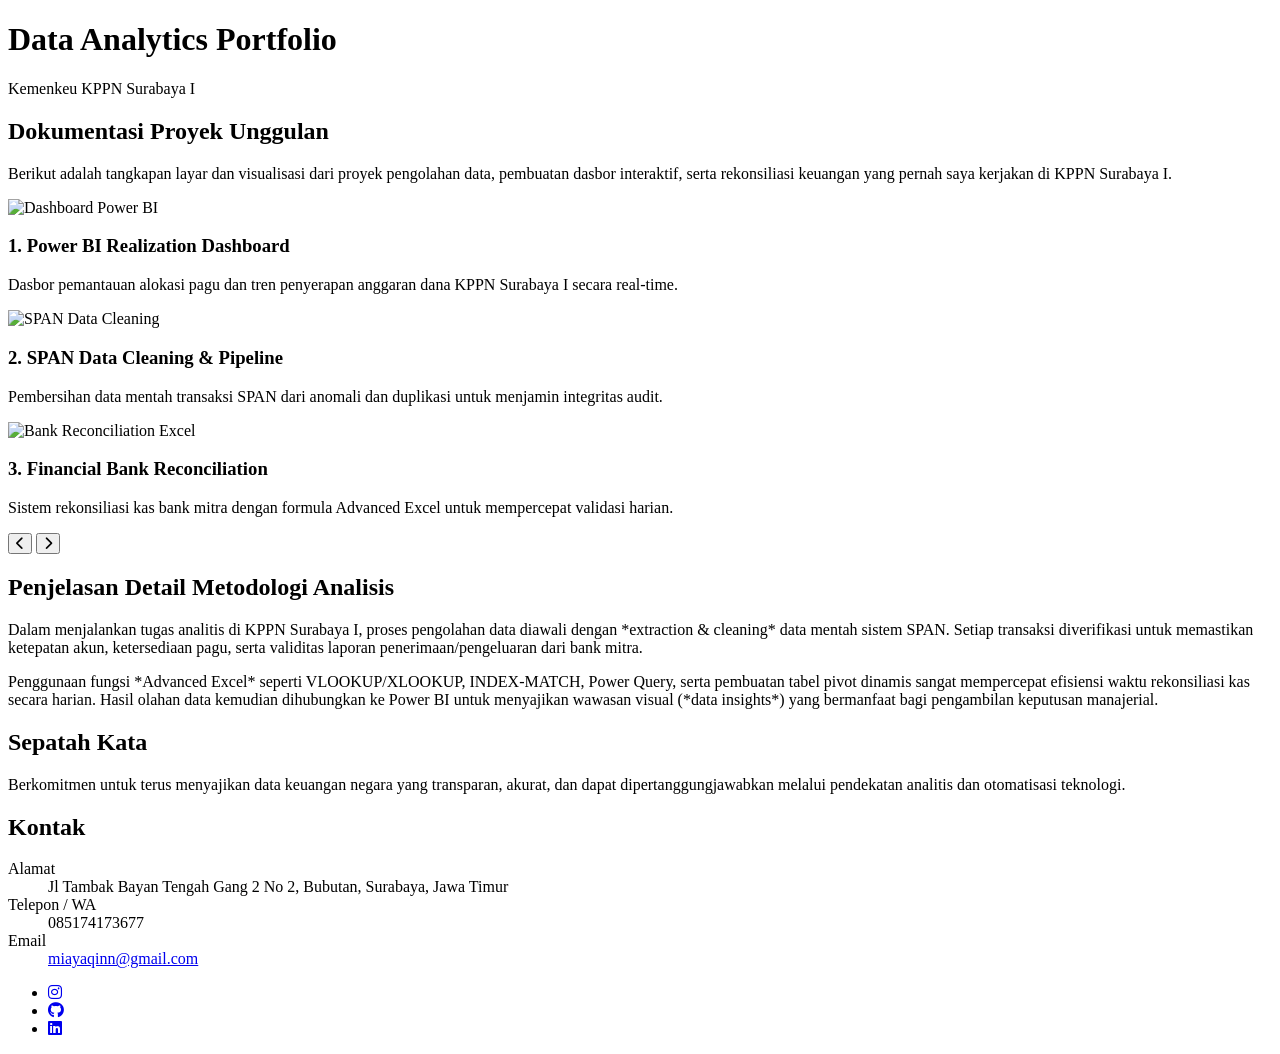
==== project1.html @ b84c982b "Create project1.html" ====
<!DOCTYPE HTML>
<html lang="id">
	<head>
		<title>Web Portofolio - Data Analytics</title>
		<meta charset="utf-8" />
		<meta name="viewport" content="width=device-width, initial-scale=1, user-scalable=no" />
		
		<!-- Google Fonts & Font Awesome Icons -->
		<link rel="preconnect" href="https://fonts.googleapis.com">
		<link rel="preconnect" href="https://fonts.gstatic.com" crossorigin>
		<link href="https://fonts.googleapis.com/css2?family=Source+Sans+Pro:wght@300;400;600;700&display=swap" rel="stylesheet">
		<link rel="stylesheet" href="https://cdnjs.cloudflare.com/ajax/libs/font-awesome/6.5.1/css/all.min.css" />
  <link rel="stylesheet" href="assets/css/project.css" />
	</head>
	<body>

		<!-- Wrapper -->
		<div id="wrapper">

			<!-- Header -->
			<header id="header">
				<h1>Data Analytics Portfolio</h1>
				<p>Kemenkeu KPPN Surabaya I</p>
			</header>

			<!-- Main Container -->
			<div id="main">
				<section class="main-section">

					<h2>Dokumentasi Proyek Unggulan</h2>
					<p>Berikut adalah tangkapan layar dan visualisasi dari proyek pengolahan data, pembuatan dasbor interaktif, serta rekonsiliasi keuangan yang pernah saya kerjakan di KPPN Surabaya I.</p>

					<!-- CAROUSEL COMPONENT START -->
					<div class="project-carousel-container">
						<div class="carousel-wrapper">
							<!-- Slides Holder -->
							<div class="carousel-slides" id="carouselSlides">

								<!-- Slide 1 -->
								<div class="carousel-slide">
									<img src="images/project/project1/project1.jpeg" alt="Dashboard Power BI">
									<div class="slide-caption">
										<h3>1. Power BI Realization Dashboard</h3>
										<p>Dasbor pemantauan alokasi pagu dan tren penyerapan anggaran dana KPPN Surabaya I secara real-time.</p>
									</div>
								</div>

								<!-- Slide 2 -->
								<div class="carousel-slide">
									<img src="images/project/project1/project2.jpeg" alt="SPAN Data Cleaning">
									<div class="slide-caption">
										<h3>2. SPAN Data Cleaning & Pipeline</h3>
										<p>Pembersihan data mentah transaksi SPAN dari anomali dan duplikasi untuk menjamin integritas audit.</p>
									</div>
								</div>

								<!-- Slide 3 -->
								<div class="carousel-slide">
									<img src="images/project/project1/project3.jpeg" alt="Bank Reconciliation Excel">
									<div class="slide-caption">
										<h3>3. Financial Bank Reconciliation</h3>
										<p>Sistem rekonsiliasi kas bank mitra dengan formula Advanced Excel untuk mempercepat validasi harian.</p>
									</div>
								</div>

							</div>

							<!-- Nav Buttons -->
							<button class="carousel-nav-btn prev-btn" id="prevBtn" aria-label="Previous Slide">
								<i class="fa-solid fa-chevron-left"></i>
							</button>
							<button class="carousel-nav-btn next-btn" id="nextBtn" aria-label="Next Slide">
								<i class="fa-solid fa-chevron-right"></i>
							</button>

							<!-- Dots Indicator -->
							<div class="carousel-dots" id="carouselDots">
								<span class="dot active" data-index="0"></span>
								<span class="dot" data-index="1"></span>
								<span class="dot" data-index="2"></span>
							</div>
						</div>
					</div>
					<!-- CAROUSEL COMPONENT END -->

					<h2>Penjelasan Detail Metodologi Analisis</h2>
					<p>Dalam menjalankan tugas analitis di KPPN Surabaya I, proses pengolahan data diawali dengan *extraction & cleaning* data mentah sistem SPAN. Setiap transaksi diverifikasi untuk memastikan ketepatan akun, ketersediaan pagu, serta validitas laporan penerimaan/pengeluaran dari bank mitra.</p>
					<p>Penggunaan fungsi *Advanced Excel* seperti VLOOKUP/XLOOKUP, INDEX-MATCH, Power Query, serta pembuatan tabel pivot dinamis sangat mempercepat efisiensi waktu rekonsiliasi kas secara harian. Hasil olahan data kemudian dihubungkan ke Power BI untuk menyajikan wawasan visual (*data insights*) yang bermanfaat bagi pengambilan keputusan manajerial.</p>

				</section>
			</div>

			<!-- Footer -->
			<footer id="footer">
				<section>
					<h2>Sepatah Kata</h2>
					<p>Berkomitmen untuk terus menyajikan data keuangan negara yang transparan, akurat, dan dapat dipertanggungjawabkan melalui pendekatan analitis dan otomatisasi teknologi.</p>
				</section>
				<section>
					<h2>Kontak</h2>
					<dl class="alt">
						<dt>Alamat</dt>
						<dd>Jl Tambak Bayan Tengah Gang 2 No 2, Bubutan, Surabaya, Jawa Timur</dd>
						<dt>Telepon / WA</dt>
						<dd>085174173677</dd>
						<dt>Email</dt>
						<dd><a href="mailto:miayaqinn@gmail.com">miayaqinn@gmail.com</a></dd>
					</dl>
					<ul class="icons">
						<li><a href="#" aria-label="Instagram"><i class="fa-brands fa-instagram"></i></a></li>
						<li><a href="#" aria-label="GitHub"><i class="fa-brands fa-github"></i></a></li>
						<li><a href="#" aria-label="LinkedIn"><i class="fa-brands fa-linkedin"></i></a></li>
					</ul>
				</section>
			</footer>

		</div>
  <script src="assets/js/project.js"></script>
  <script></script>
	</body>
</html>
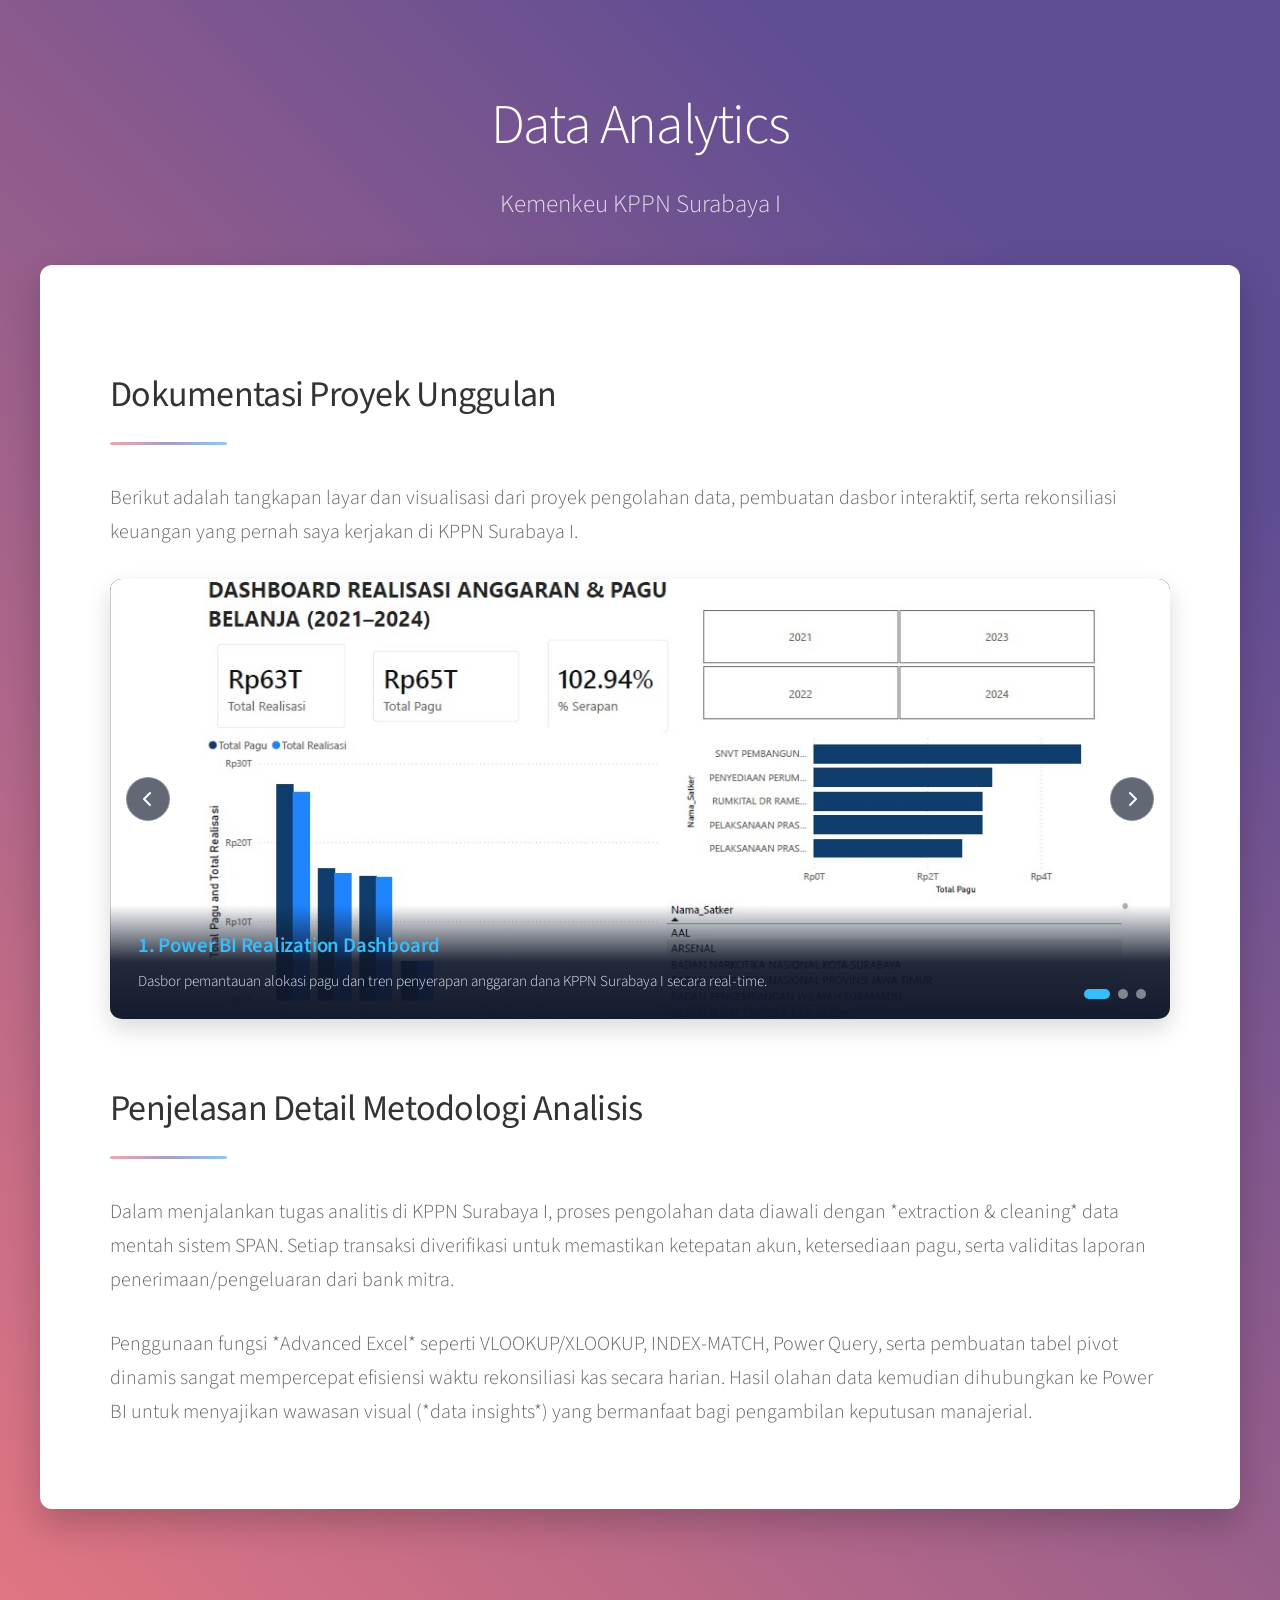
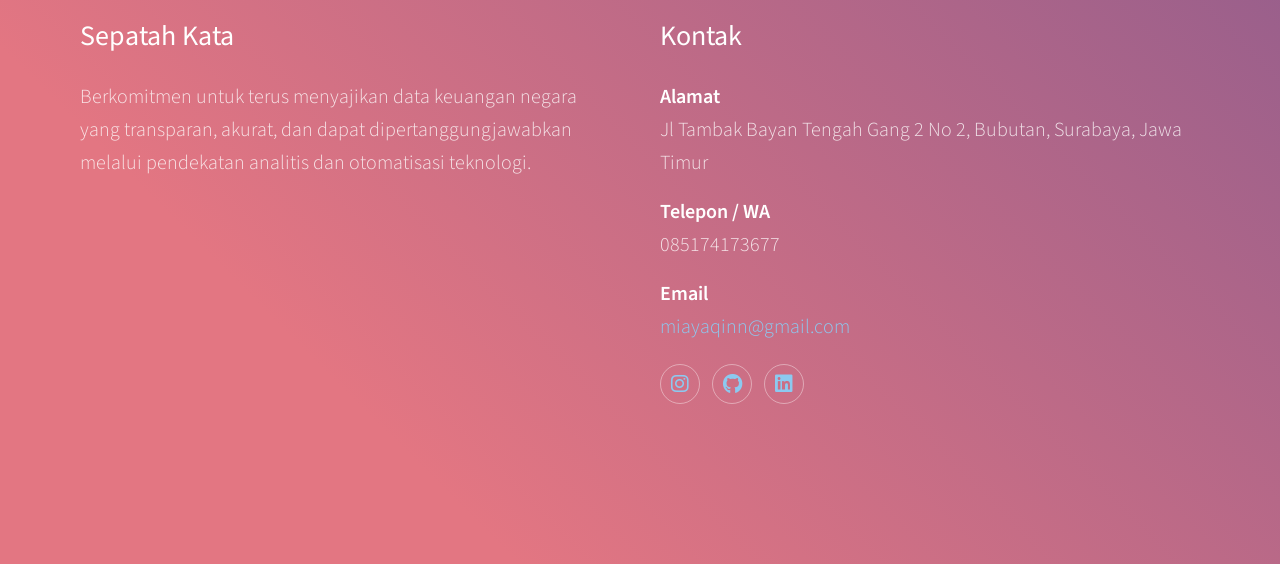
==== commit 10bada69: "Update project1.html" ====
--- a/project1.html
+++ b/project1.html
@@ -19,7 +19,7 @@
 
 			<!-- Header -->
 			<header id="header">
-				<h1>Data Analytics Portfolio</h1>
+				<h1>Data Analytics</h1>
 				<p>Kemenkeu KPPN Surabaya I</p>
 			</header>
 
--- a/assets/css/project.css
+++ b/assets/css/project.css
@@ -0,0 +1,312 @@
+/* ==========================================================================
+			   1. BASE STELLAR THEME STYLES (Preserved & Cleaned)
+			   ========================================================================== */
+			* {
+				box-sizing: border-box;
+			}
+
+			body {
+				line-height: 1.65;
+				margin: 0;
+				padding: 0;
+				font-family: "Source Sans Pro", Helvetica, sans-serif;
+				font-size: 15pt;
+				font-weight: 300;
+				background-color: #935d8c;
+				background-image: linear-gradient(45deg, #e37682 15%, #5f4d93 85%);
+				color: rgba(255, 255, 255, 0.85);
+				min-height: 100vh;
+			}
+
+			#wrapper {
+				width: 64em;
+				max-width: calc(100% - 4em);
+				margin: 0 auto;
+				padding-bottom: 3em;
+			}
+
+			@media screen and (max-width: 480px) {
+				#wrapper {
+					max-width: calc(100% - 2em);
+				}
+				body {
+					font-size: 12pt;
+				}
+			}
+
+			/* Header */
+			#header {
+				padding: 4em 2em 2em 2em;
+				text-align: center;
+			}
+
+			#header h1 {
+				color: #ffffff;
+				font-size: 2.8em;
+				font-weight: 300;
+				margin: 0 0 0.2em 0;
+				letter-spacing: -0.025em;
+			}
+
+			#header p {
+				color: rgba(255, 255, 255, 0.8);
+				font-size: 1.25em;
+				margin: 0;
+			}
+
+			/* Main Content Card */
+			#main {
+				background-color: #ffffff;
+				color: #555555;
+				border-radius: 12px;
+				box-shadow: 0 15px 35px rgba(0, 0, 0, 0.2);
+				overflow: hidden;
+			}
+
+			#main .main-section {
+				padding: 3.5em 3.5em 2.5em 3.5em;
+			}
+
+			@media screen and (max-width: 736px) {
+				#main .main-section {
+					padding: 2em 1.5em 1.5em 1.5em;
+				}
+			}
+
+			#main h2 {
+				color: #333333;
+				font-size: 1.8em;
+				font-weight: 400;
+				margin-bottom: 0.5em;
+				letter-spacing: -0.02em;
+				position: relative;
+			}
+
+			#main h2::after {
+				content: '';
+				display: block;
+				width: 3.25em;
+				height: 3px;
+				margin: 0.5em 0 1em 0;
+				border-radius: 2px;
+				background: linear-gradient(90deg, #efa8b0, #a89cc8, #8cc9f0);
+			}
+
+			#main p {
+				margin-bottom: 1.5em;
+				color: #666666;
+				line-height: 1.7;
+			}
+
+			/* Footer */
+			#footer {
+				display: flex;
+				flex-wrap: wrap;
+				padding: 3em 1em;
+				color: rgba(255, 255, 255, 0.8);
+			}
+
+			#footer section {
+				flex: 1;
+				min-width: 280px;
+				padding: 1em;
+			}
+
+			#footer h2 {
+				color: #ffffff;
+				font-size: 1.4em;
+				margin-bottom: 0.8em;
+				font-weight: 400;
+			}
+
+			#footer a {
+				color: #8cc9f0;
+				text-decoration: none;
+			}
+
+			#footer dl.alt dt {
+				font-weight: 600;
+				color: #ffffff;
+				margin-top: 0.5em;
+			}
+
+			#footer dl.alt dd {
+				margin-left: 0;
+				margin-bottom: 0.8em;
+			}
+
+			ul.icons {
+				list-style: none;
+				padding: 0;
+				display: flex;
+				gap: 12px;
+				margin-top: 1em;
+			}
+
+			ul.icons a {
+				display: inline-flex;
+				align-items: center;
+				justify-content: center;
+				width: 40px;
+				height: 40px;
+				border: 1px solid rgba(255, 255, 255, 0.4);
+				border-radius: 50%;
+				color: #ffffff;
+				transition: all 0.2s ease;
+			}
+
+			ul.icons a:hover {
+				background: rgba(255, 255, 255, 0.2);
+				border-color: #ffffff;
+			}
+
+			/* ==========================================================================
+			   2. SCOPED CAROUSEL STYLES (Safe from global theme conflicts)
+			   ========================================================================== */
+			.project-carousel-container {
+				width: 100%;
+				margin: 1.5em 0 3em 0;
+			}
+
+			.carousel-wrapper {
+				position: relative;
+				width: 100%;
+				border-radius: 12px;
+				overflow: hidden;
+				box-shadow: 0 10px 25px rgba(0, 0, 0, 0.15);
+				background-color: #0f172a;
+			}
+
+			.carousel-slides {
+				display: flex;
+				transition: transform 0.45s cubic-bezier(0.25, 1, 0.5, 1);
+				width: 100%;
+			}
+
+			.carousel-slide {
+				min-width: 100%;
+				position: relative;
+				display: flex;
+				flex-direction: column;
+				justify-content: flex-end;
+				background-color: #0f172a;
+			}
+
+			.carousel-slide img {
+				width: 100%;
+				height: 440px;
+				object-fit: cover;
+				display: block;
+			}
+
+			/* Slide Overlay Caption */
+			.slide-caption {
+				position: absolute;
+				bottom: 0;
+				left: 0;
+				right: 0;
+				padding: 24px 28px;
+				background: linear-gradient(180deg, rgba(15, 23, 42, 0) 0%, rgba(15, 23, 42, 0.92) 50%, rgba(15, 23, 42, 0.98) 100%);
+				text-align: left;
+				color: #ffffff;
+				z-index: 2;
+			}
+
+			.slide-caption h3 {
+				font-size: 1.3rem;
+				color: #38bdf8;
+				margin: 0 0 6px 0;
+				font-weight: 600;
+				letter-spacing: -0.01em;
+			}
+
+			.slide-caption p {
+				font-size: 0.95rem;
+				color: #e2e8f0 !important;
+				margin: 0 !important;
+				line-height: 1.5;
+			}
+
+			/* Navigation Arrows */
+			.carousel-nav-btn {
+				position: absolute;
+				top: 50%;
+				transform: translateY(-50%);
+				background: rgba(15, 23, 42, 0.65);
+				color: #ffffff !important;
+				border: 1px solid rgba(255, 255, 255, 0.25);
+				width: 44px;
+				height: 44px;
+				border-radius: 50%;
+				cursor: pointer;
+				display: flex;
+				align-items: center;
+				justify-content: center;
+				font-size: 1rem;
+				transition: all 0.25s ease;
+				backdrop-filter: blur(6px);
+				z-index: 10;
+				padding: 0;
+				outline: none;
+			}
+
+			.carousel-nav-btn:hover {
+				background: #38bdf8;
+				color: #0f172a !important;
+				border-color: #38bdf8;
+				transform: translateY(-50%) scale(1.08);
+			}
+
+			.carousel-nav-btn.prev-btn {
+				left: 16px;
+			}
+
+			.carousel-nav-btn.next-btn {
+				right: 16px;
+			}
+
+			/* Carousel Dots Indicators */
+			.carousel-dots {
+				position: absolute;
+				bottom: 20px;
+				right: 24px;
+				display: flex;
+				gap: 8px;
+				z-index: 10;
+			}
+
+			.carousel-dots .dot {
+				width: 10px;
+				height: 10px;
+				border-radius: 50%;
+				background: rgba(255, 255, 255, 0.45);
+				cursor: pointer;
+				transition: all 0.3s ease;
+				display: inline-block;
+			}
+
+			.carousel-dots .dot.active {
+				background: #38bdf8;
+				width: 26px;
+				border-radius: 6px;
+			}
+
+			@media (max-width: 640px) {
+				.carousel-slide img {
+					height: 300px;
+				}
+				.carousel-nav-btn {
+					width: 36px;
+					height: 36px;
+					font-size: 0.85rem;
+				}
+				.slide-caption {
+					padding: 16px;
+				}
+				.slide-caption h3 {
+					font-size: 1.1rem;
+				}
+				.slide-caption p {
+					font-size: 0.85rem;
+				}
+			}
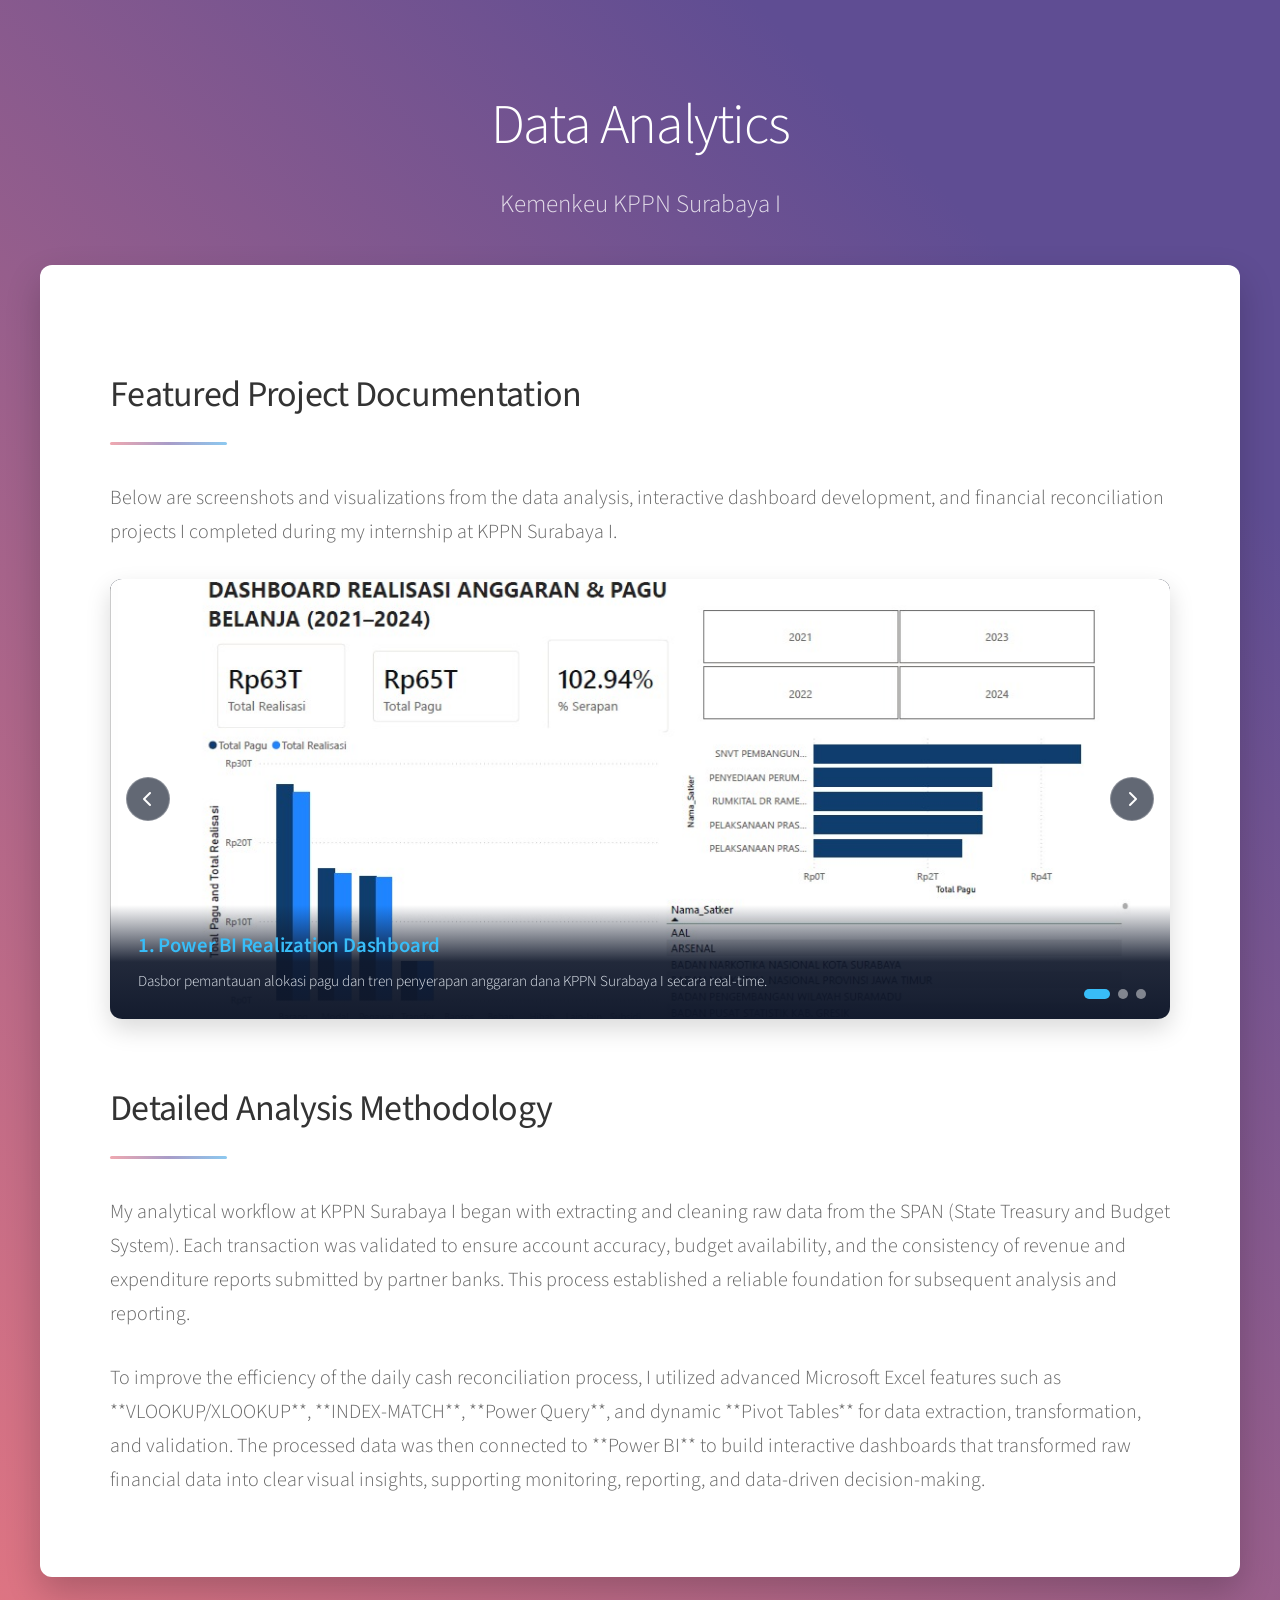
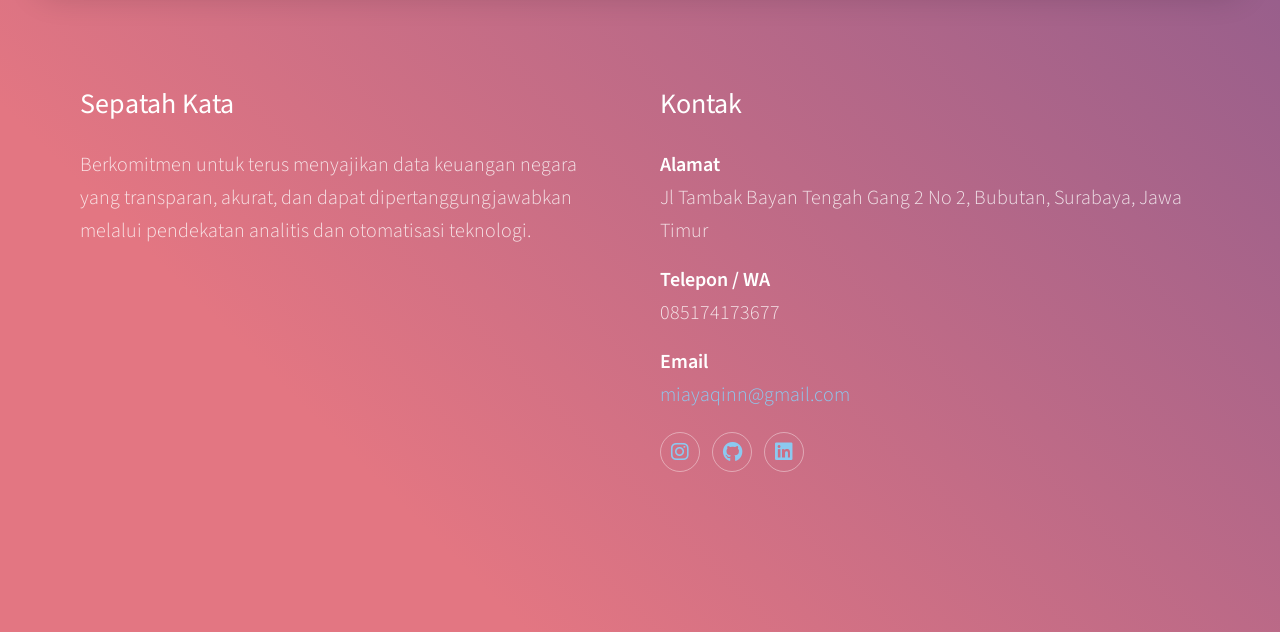
==== commit 2937d117: "Update project1.html" ====
--- a/project1.html
+++ b/project1.html
@@ -27,8 +27,9 @@
 			<div id="main">
 				<section class="main-section">
 
-					<h2>Dokumentasi Proyek Unggulan</h2>
-					<p>Berikut adalah tangkapan layar dan visualisasi dari proyek pengolahan data, pembuatan dasbor interaktif, serta rekonsiliasi keuangan yang pernah saya kerjakan di KPPN Surabaya I.</p>
+					<h2>Featured Project Documentation</h2>
+					<p>Below are screenshots and visualizations from the data analysis, interactive dashboard development, and financial reconciliation projects I completed during my internship at KPPN Surabaya I.
+</p>
 
 					<!-- CAROUSEL COMPONENT START -->
 					<div class="project-carousel-container">
@@ -83,9 +84,11 @@
 					</div>
 					<!-- CAROUSEL COMPONENT END -->
 
-					<h2>Penjelasan Detail Metodologi Analisis</h2>
-					<p>Dalam menjalankan tugas analitis di KPPN Surabaya I, proses pengolahan data diawali dengan *extraction & cleaning* data mentah sistem SPAN. Setiap transaksi diverifikasi untuk memastikan ketepatan akun, ketersediaan pagu, serta validitas laporan penerimaan/pengeluaran dari bank mitra.</p>
-					<p>Penggunaan fungsi *Advanced Excel* seperti VLOOKUP/XLOOKUP, INDEX-MATCH, Power Query, serta pembuatan tabel pivot dinamis sangat mempercepat efisiensi waktu rekonsiliasi kas secara harian. Hasil olahan data kemudian dihubungkan ke Power BI untuk menyajikan wawasan visual (*data insights*) yang bermanfaat bagi pengambilan keputusan manajerial.</p>
+					<h2>Detailed Analysis Methodology</h2>
+					<p>My analytical workflow at KPPN Surabaya I began with extracting and cleaning raw data from the SPAN (State Treasury and Budget System). Each transaction was validated to ensure account accuracy, budget availability, and the consistency of revenue and expenditure reports submitted by partner banks. This process established a reliable foundation for subsequent analysis and reporting.
+</p>
+					<p>To improve the efficiency of the daily cash reconciliation process, I utilized advanced Microsoft Excel features such as **VLOOKUP/XLOOKUP**, **INDEX-MATCH**, **Power Query**, and dynamic **Pivot Tables** for data extraction, transformation, and validation. The processed data was then connected to **Power BI** to build interactive dashboards that transformed raw financial data into clear visual insights, supporting monitoring, reporting, and data-driven decision-making.
+</p>
 
 				</section>
 			</div>
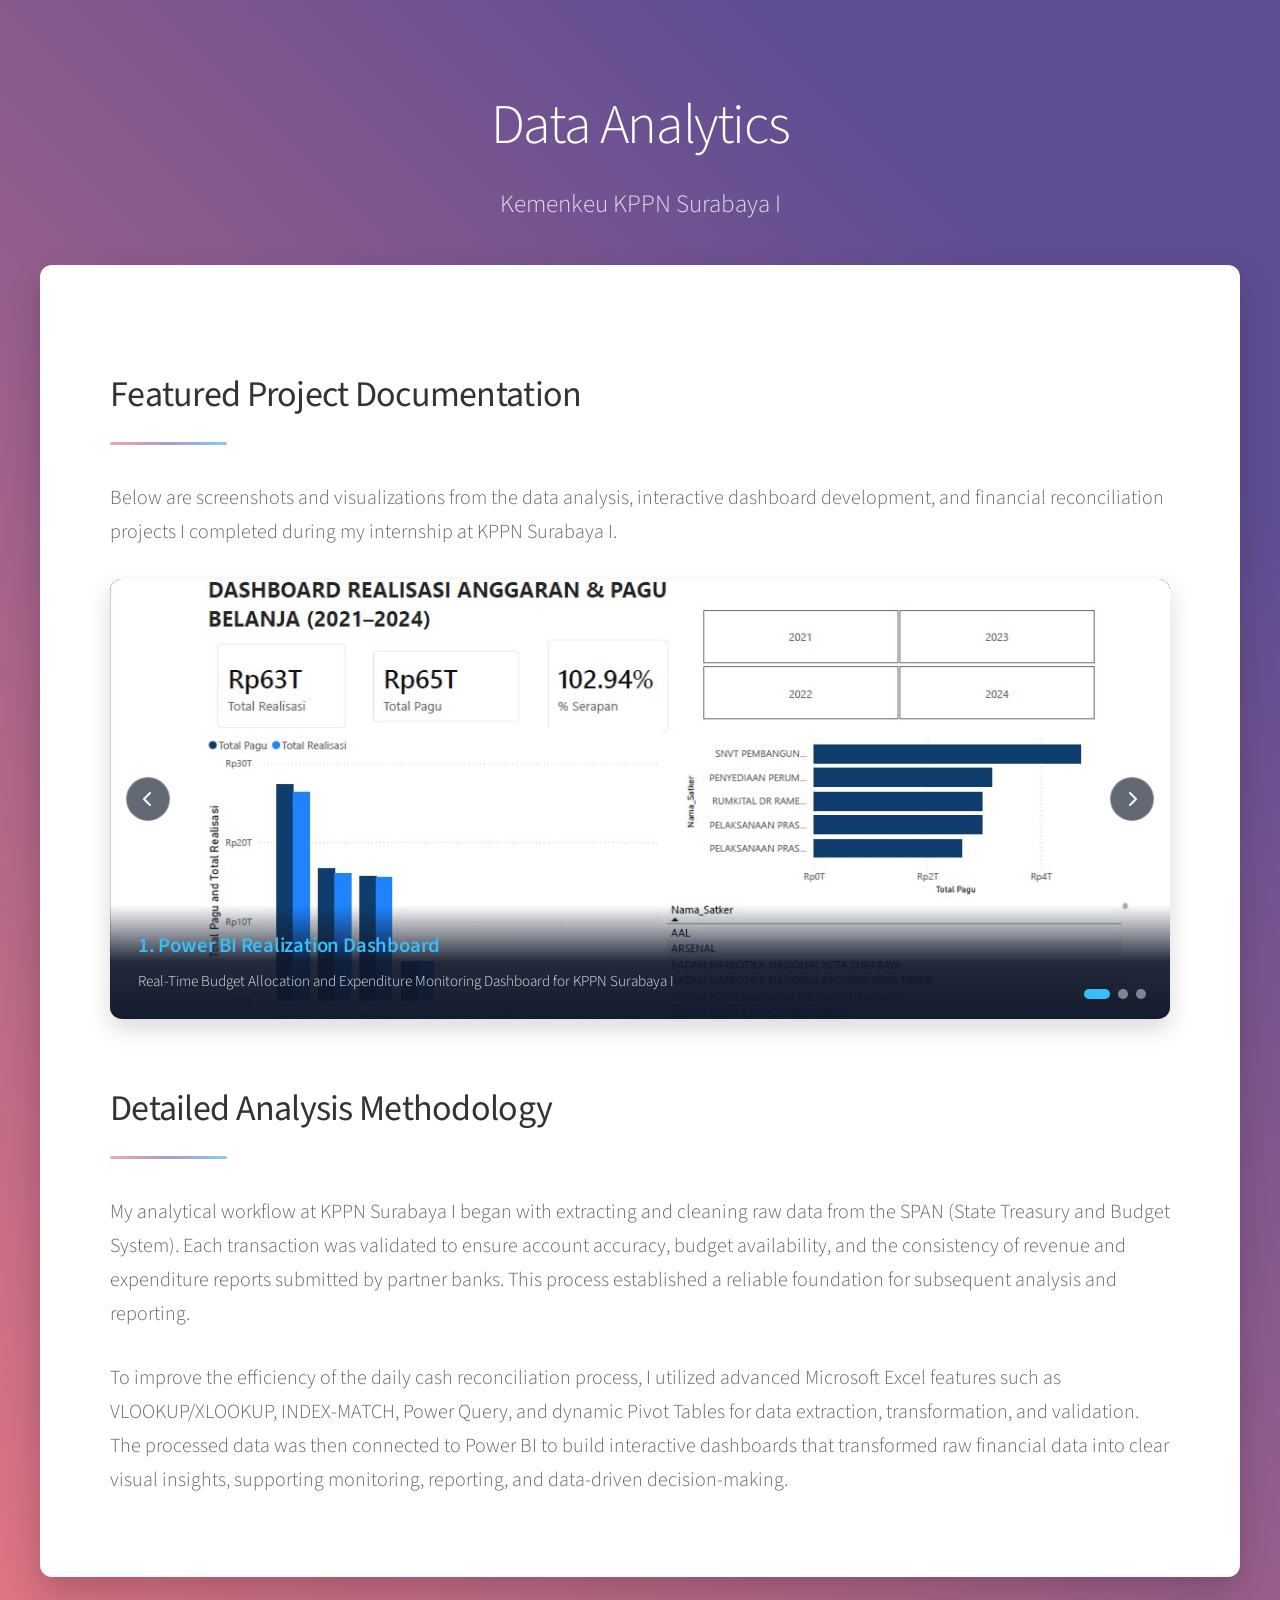
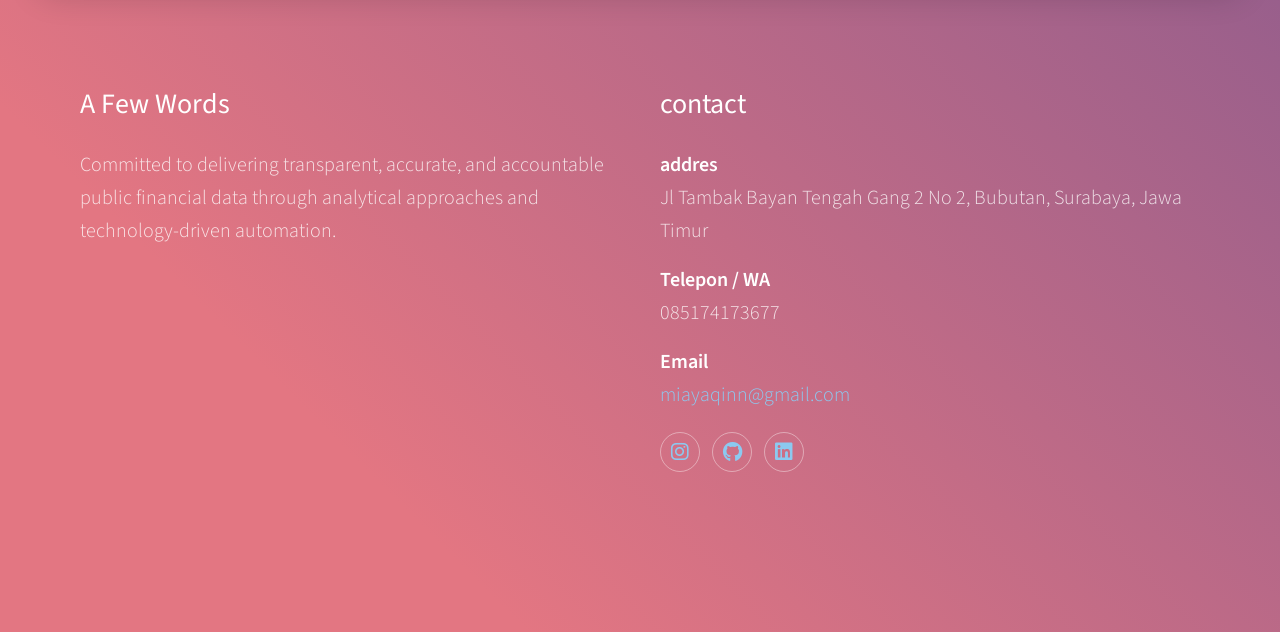
==== commit 15cd9d65: "Update project1.html" ====
--- a/project1.html
+++ b/project1.html
@@ -42,7 +42,7 @@
 									<img src="images/project/project1/project1.jpeg" alt="Dashboard Power BI">
 									<div class="slide-caption">
 										<h3>1. Power BI Realization Dashboard</h3>
-										<p>Dasbor pemantauan alokasi pagu dan tren penyerapan anggaran dana KPPN Surabaya I secara real-time.</p>
+										<p>Real-Time Budget Allocation and Expenditure Monitoring Dashboard for KPPN Surabaya I</p>
 									</div>
 								</div>
 
@@ -51,7 +51,8 @@
 									<img src="images/project/project1/project2.jpeg" alt="SPAN Data Cleaning">
 									<div class="slide-caption">
 										<h3>2. SPAN Data Cleaning & Pipeline</h3>
-										<p>Pembersihan data mentah transaksi SPAN dari anomali dan duplikasi untuk menjamin integritas audit.</p>
+										<p>Cleaning and preprocessing raw SPAN transaction data to remove anomalies and duplicate records, ensuring data integrity and audit reliability.
+</p>
 									</div>
 								</div>
 
@@ -60,7 +61,8 @@
 									<img src="images/project/project1/project3.jpeg" alt="Bank Reconciliation Excel">
 									<div class="slide-caption">
 										<h3>3. Financial Bank Reconciliation</h3>
-										<p>Sistem rekonsiliasi kas bank mitra dengan formula Advanced Excel untuk mempercepat validasi harian.</p>
+										<p>A bank cash reconciliation system built with Advanced Excel formulas to streamline and accelerate the daily validation process.
+</p>
 									</div>
 								</div>
 
@@ -87,7 +89,7 @@
 					<h2>Detailed Analysis Methodology</h2>
 					<p>My analytical workflow at KPPN Surabaya I began with extracting and cleaning raw data from the SPAN (State Treasury and Budget System). Each transaction was validated to ensure account accuracy, budget availability, and the consistency of revenue and expenditure reports submitted by partner banks. This process established a reliable foundation for subsequent analysis and reporting.
 </p>
-					<p>To improve the efficiency of the daily cash reconciliation process, I utilized advanced Microsoft Excel features such as **VLOOKUP/XLOOKUP**, **INDEX-MATCH**, **Power Query**, and dynamic **Pivot Tables** for data extraction, transformation, and validation. The processed data was then connected to **Power BI** to build interactive dashboards that transformed raw financial data into clear visual insights, supporting monitoring, reporting, and data-driven decision-making.
+					<p>To improve the efficiency of the daily cash reconciliation process, I utilized advanced Microsoft Excel features such as VLOOKUP/XLOOKUP, INDEX-MATCH, Power Query, and dynamic Pivot Tables for data extraction, transformation, and validation. The processed data was then connected to Power BI to build interactive dashboards that transformed raw financial data into clear visual insights, supporting monitoring, reporting, and data-driven decision-making.
 </p>
 
 				</section>
@@ -96,13 +98,14 @@
 			<!-- Footer -->
 			<footer id="footer">
 				<section>
-					<h2>Sepatah Kata</h2>
-					<p>Berkomitmen untuk terus menyajikan data keuangan negara yang transparan, akurat, dan dapat dipertanggungjawabkan melalui pendekatan analitis dan otomatisasi teknologi.</p>
+					<h2>A Few Words</h2>
+					<p>Committed to delivering transparent, accurate, and accountable public financial data through analytical approaches and technology-driven automation.
+</p>
 				</section>
 				<section>
-					<h2>Kontak</h2>
+					<h2>contact</h2>
 					<dl class="alt">
-						<dt>Alamat</dt>
+						<dt>addres</dt>
 						<dd>Jl Tambak Bayan Tengah Gang 2 No 2, Bubutan, Surabaya, Jawa Timur</dd>
 						<dt>Telepon / WA</dt>
 						<dd>085174173677</dd>
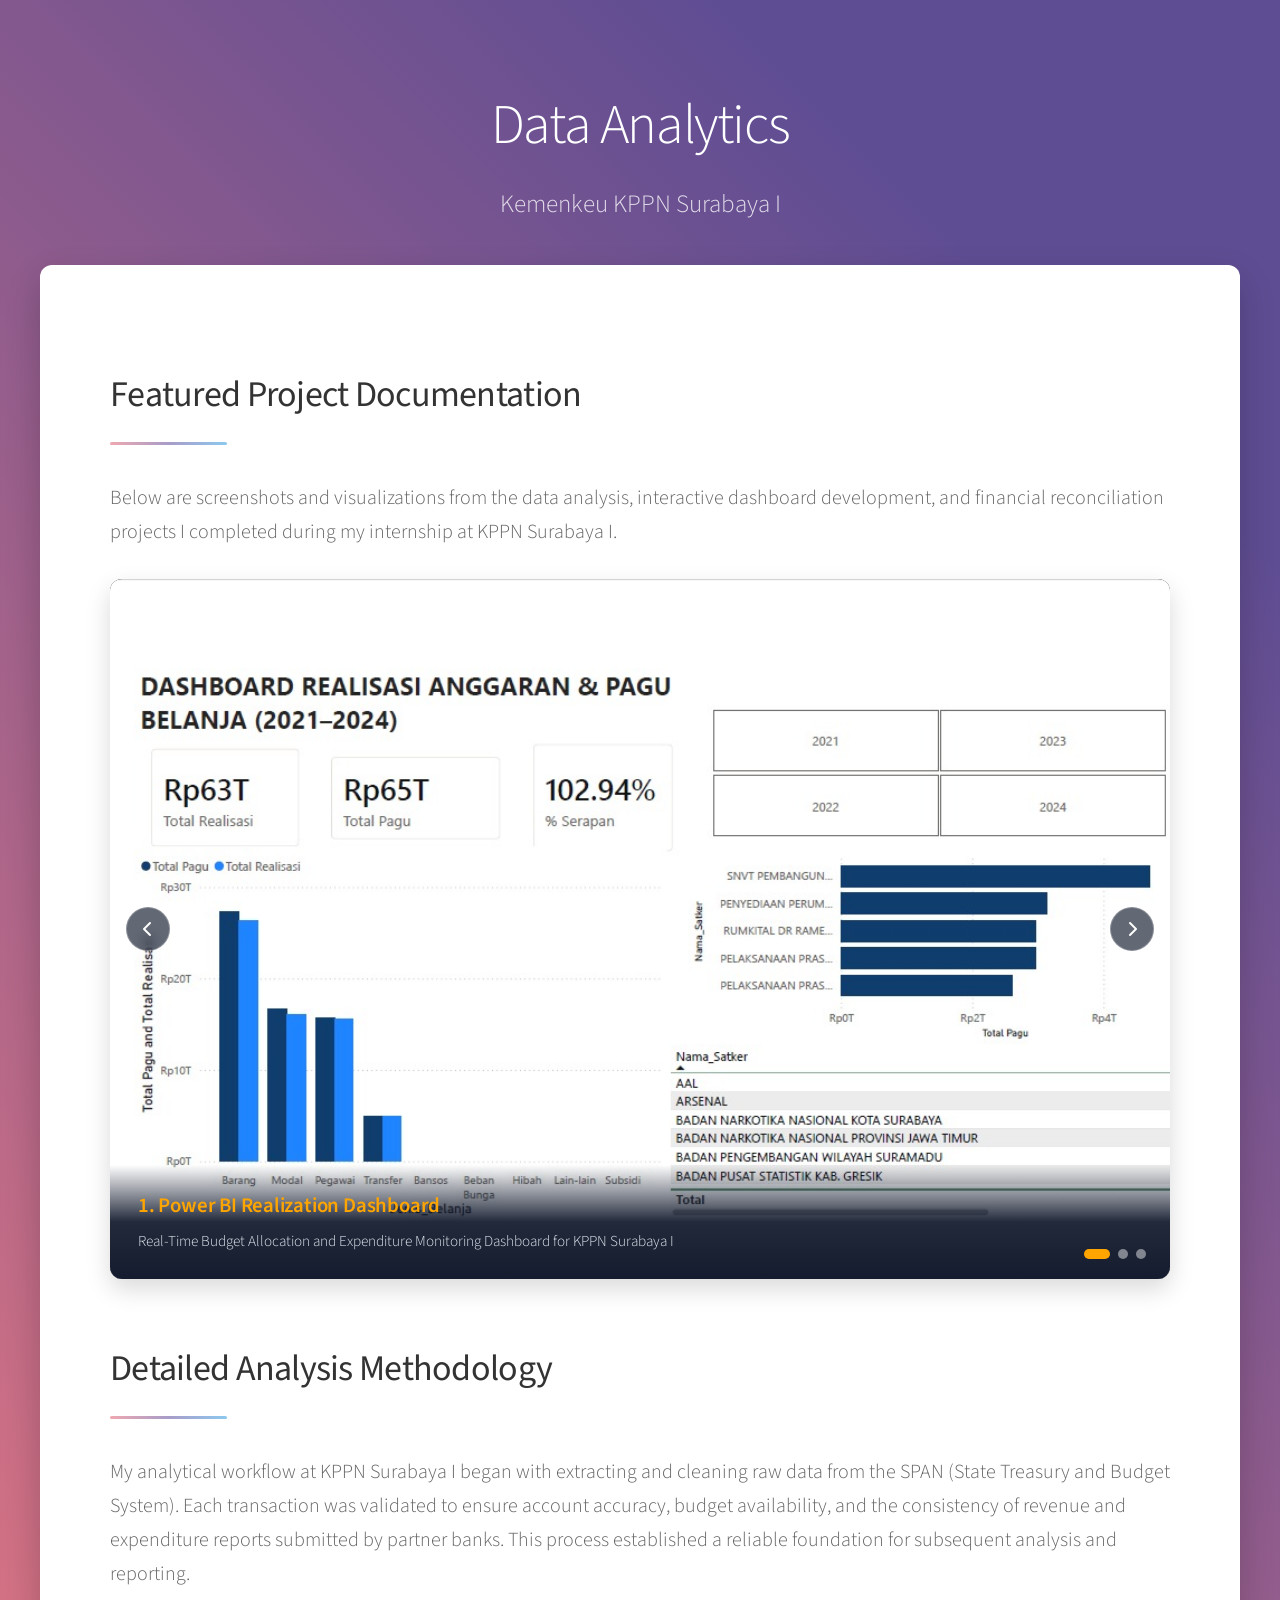
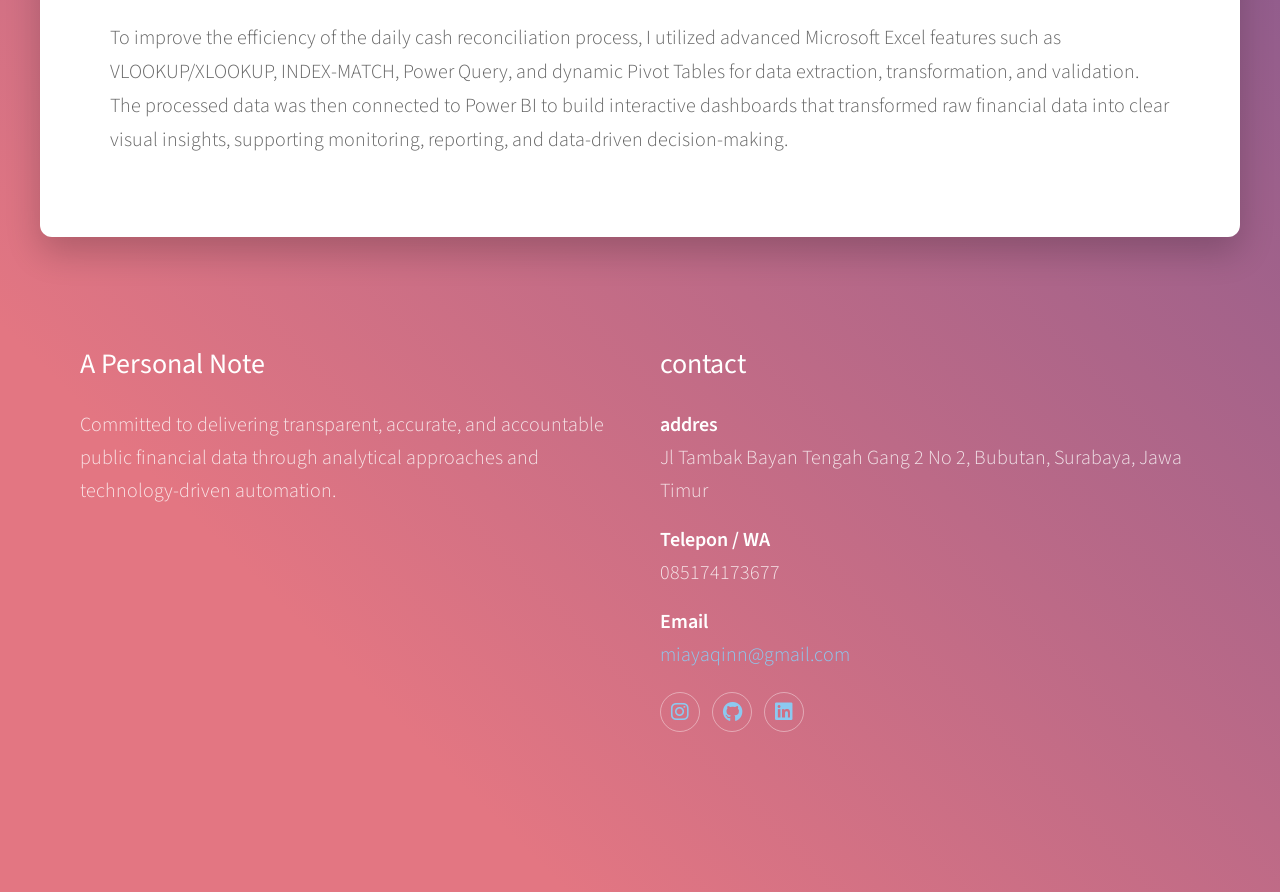
==== commit 124d5332: "Change footer heading from 'A Few Words' to 'A Personal Note'" ====
--- a/project1.html
+++ b/project1.html
@@ -98,7 +98,7 @@
 			<!-- Footer -->
 			<footer id="footer">
 				<section>
-					<h2>A Few Words</h2>
+					<h2>A Personal Note</h2>
 					<p>Committed to delivering transparent, accurate, and accountable public financial data through analytical approaches and technology-driven automation.
 </p>
 				</section>
--- a/assets/css/project.css
+++ b/assets/css/project.css
@@ -165,6 +165,7 @@
 			   ========================================================================== */
 			.project-carousel-container {
 				width: 100%;
+    height: 700px !important;
 				margin: 1.5em 0 3em 0;
 			}
 
@@ -194,7 +195,7 @@
 
 			.carousel-slide img {
 				width: 100%;
-				height: 440px;
+    height: 700px !important;
 				object-fit: cover;
 				display: block;
 			}
@@ -212,13 +213,14 @@
 				z-index: 2;
 			}
 
-			.slide-caption h3 {
-				font-size: 1.3rem;
-				color: #38bdf8;
-				margin: 0 0 6px 0;
-				font-weight: 600;
-				letter-spacing: -0.01em;
-			}
+	/* Update .slide-caption h3 color to a solid orange matching the web background theme */
+.slide-caption h3 {
+    font-size: 1.3rem;
+    color: orange !important;
+    margin: 0 0 6px 0;
+    font-weight: 600;
+    letter-spacing: -0.01em;
+}
 
 			.slide-caption p {
 				font-size: 0.95rem;
@@ -286,7 +288,7 @@
 			}
 
 			.carousel-dots .dot.active {
-				background: #38bdf8;
+				background: orange;
 				width: 26px;
 				border-radius: 6px;
 			}
@@ -309,4 +311,4 @@
 				.slide-caption p {
 					font-size: 0.85rem;
 				}
-			}+			}
